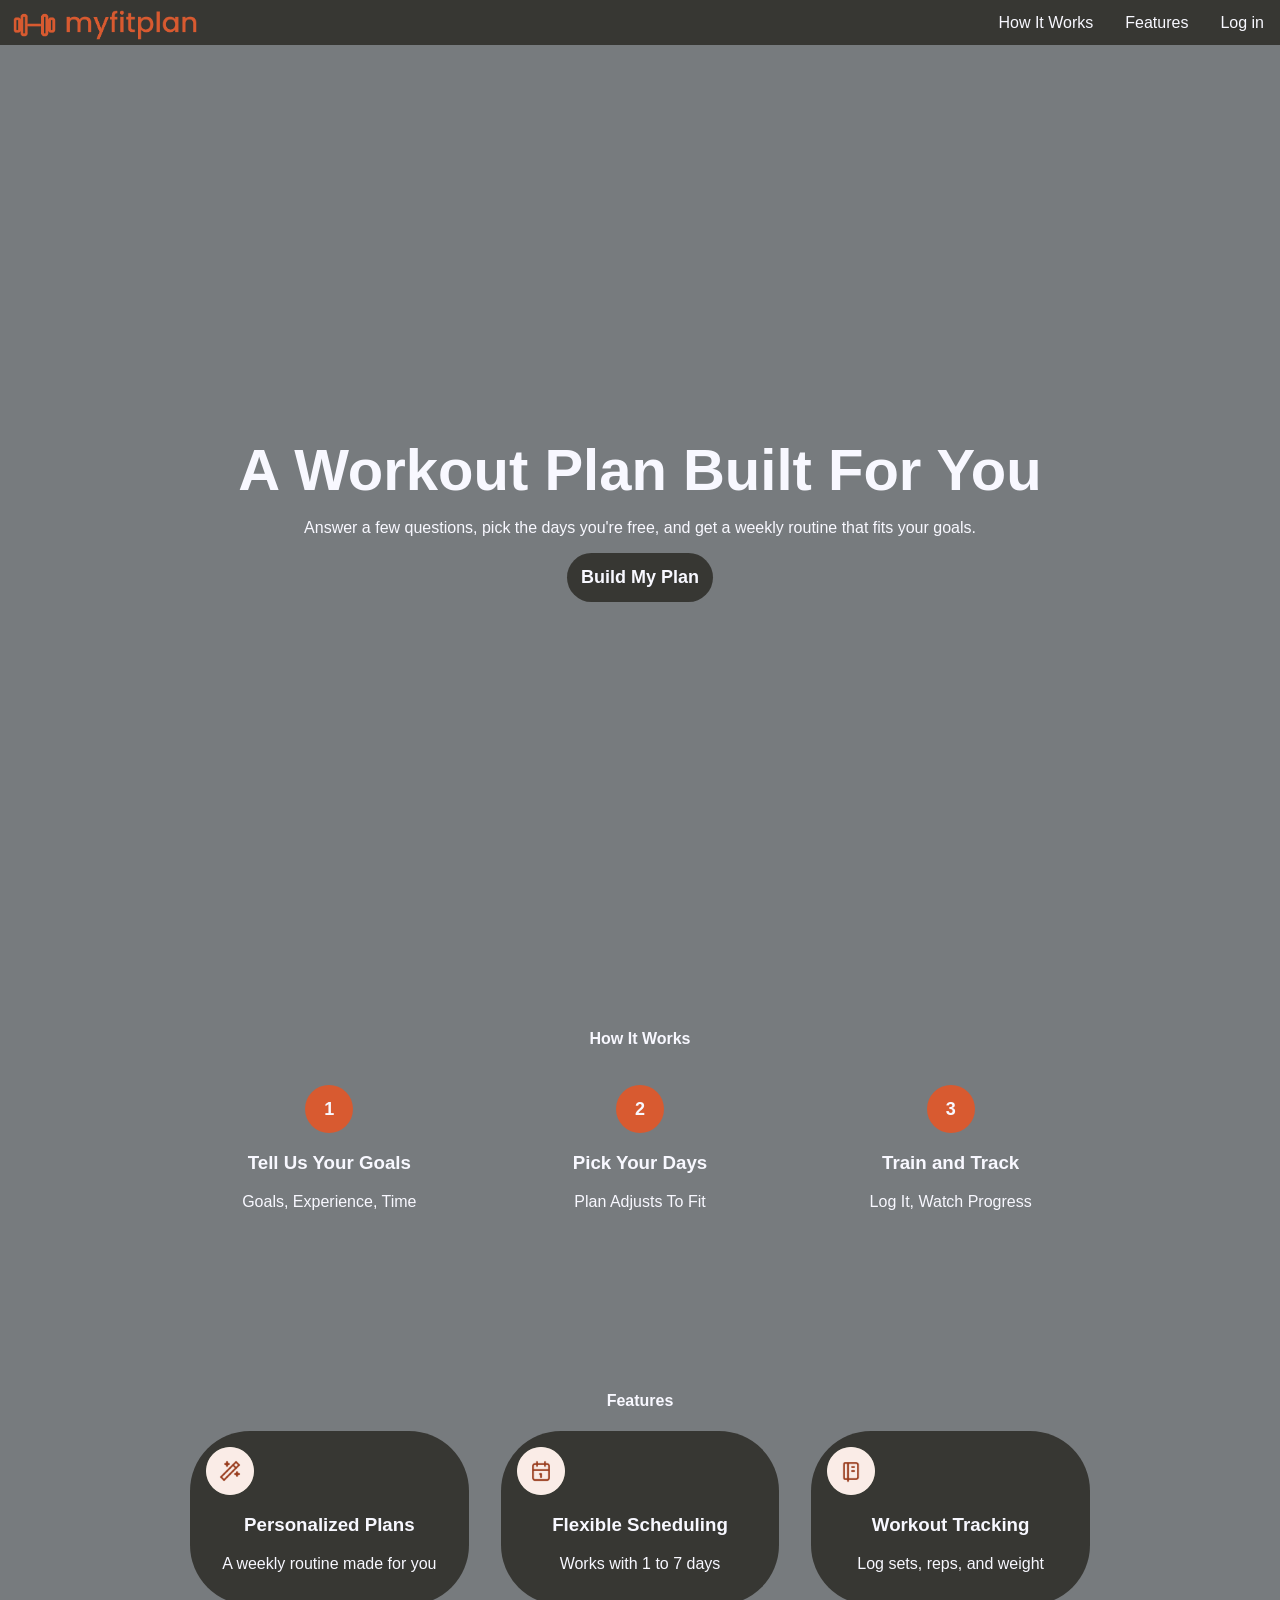
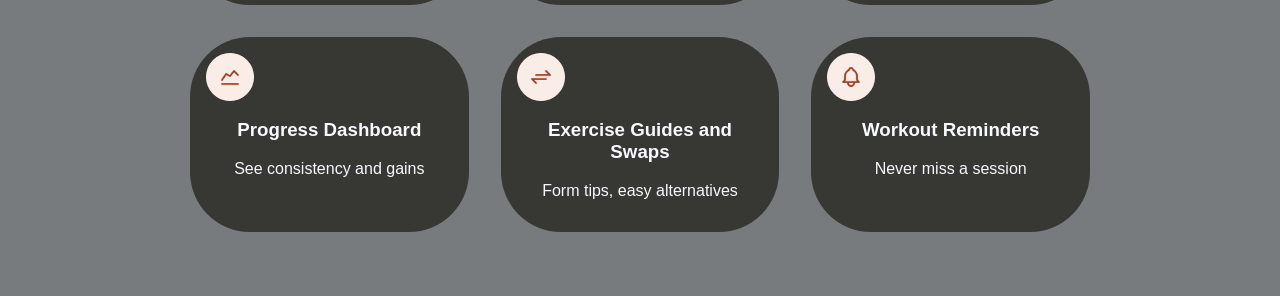
==== Frontend/index.html @ 737cfc7b "Added a landing page, where it has a nav bar and a temp login" ====
<!DOCTYPE html>
<html lang="en">
<head>
    <meta charset="UTF-8">
    <meta name="viewport" content="width=device-width, initial-scale=1.0">
    <title>Document</title>
    <link rel="stylesheet" href="style.css">
</head>
<body>

    <nav>
        <div>
            <h1><a href="#"><img src="images/myfitplan-logo.png" alt="logo" class="logo"></a></h1>
        </div>

        <ul>
            <li><a data-title="How It Works" href="#how-it-works">How It Works</a></li>
            <li><a data-title="Features" href="#features">Features</a></li>
            <li><a data-title="Log in" href="dashboard.html">Log in</a></li>
        </ul>
    </nav>

    <section class="hero">
        <div class="hero-content">
            <h1>A Workout Plan Built For You</h1>
            <p class="subhead">Answer a few questions, pick the days you're free, and get a weekly routine that fits your goals.</p>
            <a href="dashboard.html" class="btn-cta">Build My Plan</a>
        </div>
    </section>

    <section class="how-it-works" id="how-it-works">
        <div class="how-it-works-content">
            <h4>How It Works</h4>

            <div class="steps">
                <div class="step">
                    <div class="step-number">1</div>
                    <h3>Tell Us Your Goals</h3>
                    <p>Goals, Experience, Time</p>
                </div>
            
                <div class="step">
                    <div class="step-number">2</div>
                    <h3>Pick Your Days</h3>
                    <p>Plan Adjusts To Fit</p>
                </div>
            
                <div class="step">
                    <div class="step-number">3</div>
                    <h3>Train and Track</h3>
                    <p>Log It, Watch Progress</p>
                </div>
            </div>

        </div>
    </section>

    <section class="features" id="features">
        <div class="fetures-content">
            <h4>Features</h4>

            <div class="feature-list">

                <div class="indiv-feat">
                    <img src="images/personalized.png" alt="logo" class="feat-logo">
                    <h3>Personalized Plans</h3>
                    <p>A weekly routine made for you</p>
                </div>

                <div class="indiv-feat">
                    <img src="images/schedule.png" alt="logo" class="feat-logo">
                    <h3>Flexible Scheduling</h3>
                    <p>Works with 1 to 7 days</p>
                </div>

                <div class="indiv-feat">
                    <img src="images/tracking.png" alt="logo" class="feat-logo">
                    <h3>Workout Tracking</h3>
                    <p>Log sets, reps, and weight</p>
                </div>

                <div class="indiv-feat">
                    <img src="images/progress.png" alt="logo" class="feat-logo">
                    <h3>Progress Dashboard</h3>
                    <p>See consistency and gains</p>
                </div>

                <div class="indiv-feat">
                    <img src="images/guides.png" alt="logo" class="feat-logo">
                    <h3>Exercise Guides and Swaps</h3>
                    <p>Form tips, easy alternatives</p>
                </div>

                <div class="indiv-feat">
                    <img src="images/reminder.png" alt="logo" class="feat-logo">
                    <h3>Workout Reminders</h3>
                    <p>Never miss a session</p>
                </div>

            </div>
        </div>

    </section>
</body>
</html>
---- Frontend/style.css ----
body, html{
    font-size: 100%;
    font-family: "Helvetica", sans-serif;
}
body,html{
    margin: 0;
    padding: 0;
    background-color: #777B7E;
}

.logo{
    height: 30px;
}

nav ul{
    list-style: none;
    padding: 0;
    background: #373733;
}

nav ul li a{
    background-color:ghostwhite;
    text-decoration: none;
    display: block;
    line-height: 1.2;
    position: relative;
    color: transparent;
    background-clip: text;
}

nav ul li{
    padding: 0.8rem 1rem;
    border-bottom: 1px solid ghostwhite;
}

nav div:first-child{
    background: #373733;
}

nav div:first-child h1{
    line-height: 0;
    padding: 0.8rem 0rem;
    text-align: center;
}

nav div:first-child h1, nav ul{
    margin: 0;
}

section{
    background-color: #777B7E;
}

.hero{
    position: relative;
    width: 100%;
    height: 100vh;
    min-height: 480px;
    display: flex;
    justify-content: center;
    align-items: center;
    text-align: center;
    background-color: #777B7E;
}

.hero-content{
    position: relative;
    z-index: 2;
    max-width: 820px;
    padding: 24px 32px;
    color: ghostwhite;
}

.hero-content h1{
    font-size: 58px;
    margin-bottom: 8px;
    background-clip: text;
}

.hero-content h1 .subhead{
    font-size: 27px;
    margin-bottom: 25px;
    background-clip: text;
    color: ghostwhite;
}

.btn-cta{
    display: inline-block;
    background-color: #373733;
    color: ghostwhite;
    font-weight: 600;
    font-size: 18px;
    padding: 14px 14px;
    border-radius: 60px;
    text-decoration: none;
}

.btn-cta:hover{
    background-color: #D85A30;
    transition: all 0.25s ease-in;
}

.how-it-works{
    padding: 4rem 1.5rem;
    text-align: center;
    background-color:#777B7E;
    color: ghostwhite;
}

.steps{
    display: grid;
    grid-template-columns: repeat(3,1fr);
    gap: 2rem;
    max-width: 900px;
    margin: auto;
}

.step{
    padding: 1rem;
}

.step-number{
    width: 48px;
    height: 48px;
    background-color: #D85A30;
    color: ghostwhite;
    font-weight: 600;
    font-size: 18px;
    border-radius: 50%;
    display: flex;
    justify-content: center;
    align-items: center;
    text-decoration: none;
    margin: auto;
}

.features{
    padding: 4rem 1.5rem;
    text-align: center;
    background-color:#777B7E;
    color: ghostwhite;
}

.feature-list{
    display: grid;
    grid-template-columns: repeat(3,1fr);
    gap: 2rem;
    max-width: 900px;
    margin: auto;
}

.indiv-feat{
    width: auto;
    height: auto;
    background-color: #373733;
    padding: 1rem;
    border-radius: 60px;
}

.feat-logo{
    width: 48px;
    height: 48px;
    background-color: #c7c5b7;
    color: ghostwhite;
    font-weight: 600;
    font-size: 18px;
    border-radius: 50%;
    display: flex;
    justify-content: center;
    align-items: center;
    text-decoration: none;
    margin: 0;
}

@media only screen and (min-width:30em){
    nav{
        display: flex;
        justify-content: space-between;
        background: #373733;
        align-items: center;
    }

    nav ul{
        display: flex;
        align-items: center;
        background: none;
    }

    nav div:first-child h1{
        padding: 0;
        margin-top: 0.3rem;
        margin-left: 0.8rem;
    }

    nav ul li{
        padding: 0.8rem 1rem;
        border-bottom: none;
    }

    nav ul li a::before{
        content: attr(data-title);
        background: linear-gradient(red,orange);
        position: absolute;
        top: 0;
        bottom: 0;
        left: 0;
        right: 0;
        width: 0;
        transition: all 0.5s ease-in-out;
        color: transparent;
        background-clip: text;
        white-space: nowrap;
    }

    nav ul li a:hover::before{
        width: 100%;
    }
}
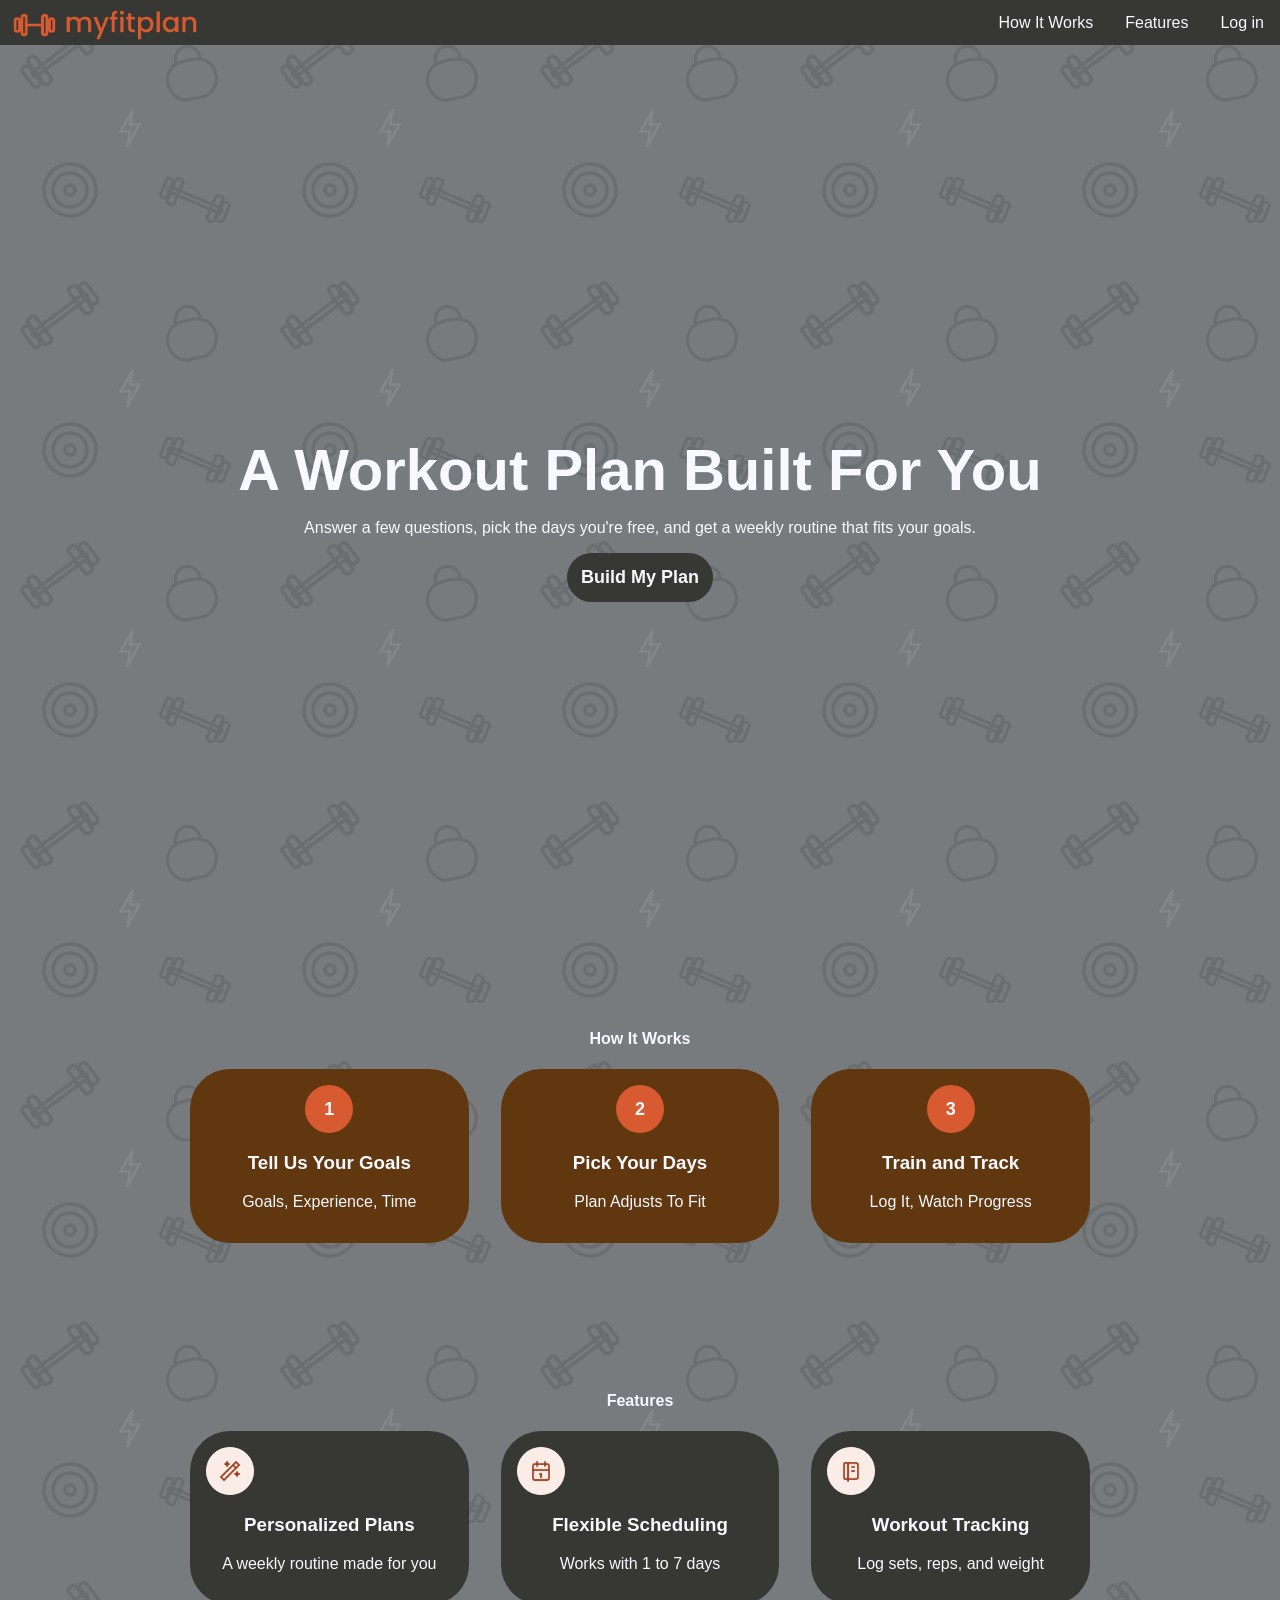
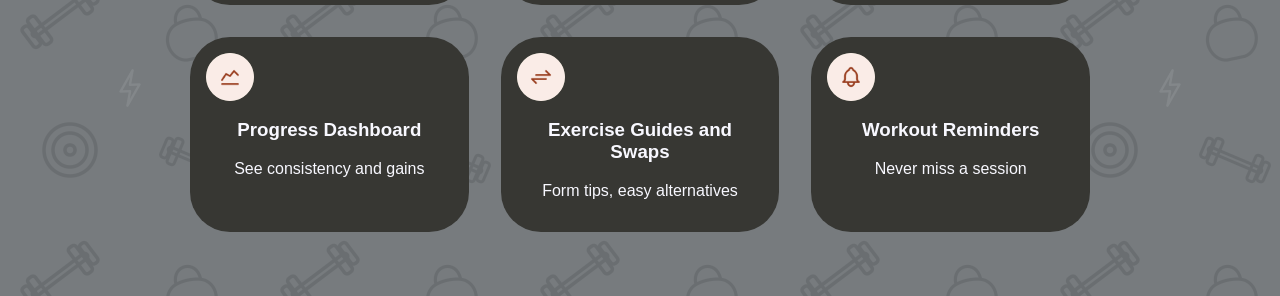
==== commit d4461ea8: "updated UI, and user login UI" ====
--- a/Frontend/index.html
+++ b/Frontend/index.html
@@ -16,7 +16,7 @@
         <ul>
             <li><a data-title="How It Works" href="#how-it-works">How It Works</a></li>
             <li><a data-title="Features" href="#features">Features</a></li>
-            <li><a data-title="Log in" href="dashboard.html">Log in</a></li>
+            <li><a data-title="Log in" href="loginpage.html">Log in</a></li>
         </ul>
     </nav>
 
@@ -24,7 +24,7 @@
         <div class="hero-content">
             <h1>A Workout Plan Built For You</h1>
             <p class="subhead">Answer a few questions, pick the days you're free, and get a weekly routine that fits your goals.</p>
-            <a href="dashboard.html" class="btn-cta">Build My Plan</a>
+            <a href="loginpage.html" class="btn-cta">Build My Plan</a>
         </div>
     </section>
 
--- a/Frontend/style.css
+++ b/Frontend/style.css
@@ -6,6 +6,8 @@
     margin: 0;
     padding: 0;
     background-color: #777B7E;
+    background-image: url("images/workout-tile.png");
+    background-repeat: repeat;
 }
 
 .logo{
@@ -45,10 +47,6 @@
 
 nav div:first-child h1, nav ul{
     margin: 0;
-}
-
-section{
-    background-color: #777B7E;
 }
 
 .hero{
@@ -60,7 +58,6 @@
     justify-content: center;
     align-items: center;
     text-align: center;
-    background-color: #777B7E;
 }
 
 .hero-content{
@@ -103,7 +100,6 @@
 .how-it-works{
     padding: 4rem 1.5rem;
     text-align: center;
-    background-color:#777B7E;
     color: ghostwhite;
 }
 
@@ -116,6 +112,8 @@
 }
 
 .step{
+    background-color: #60370f;
+    border-radius: 40px;
     padding: 1rem;
 }
 
@@ -137,7 +135,6 @@
 .features{
     padding: 4rem 1.5rem;
     text-align: center;
-    background-color:#777B7E;
     color: ghostwhite;
 }
 
@@ -154,7 +151,7 @@
     height: auto;
     background-color: #373733;
     padding: 1rem;
-    border-radius: 60px;
+    border-radius: 40px;
 }
 
 .feat-logo{
